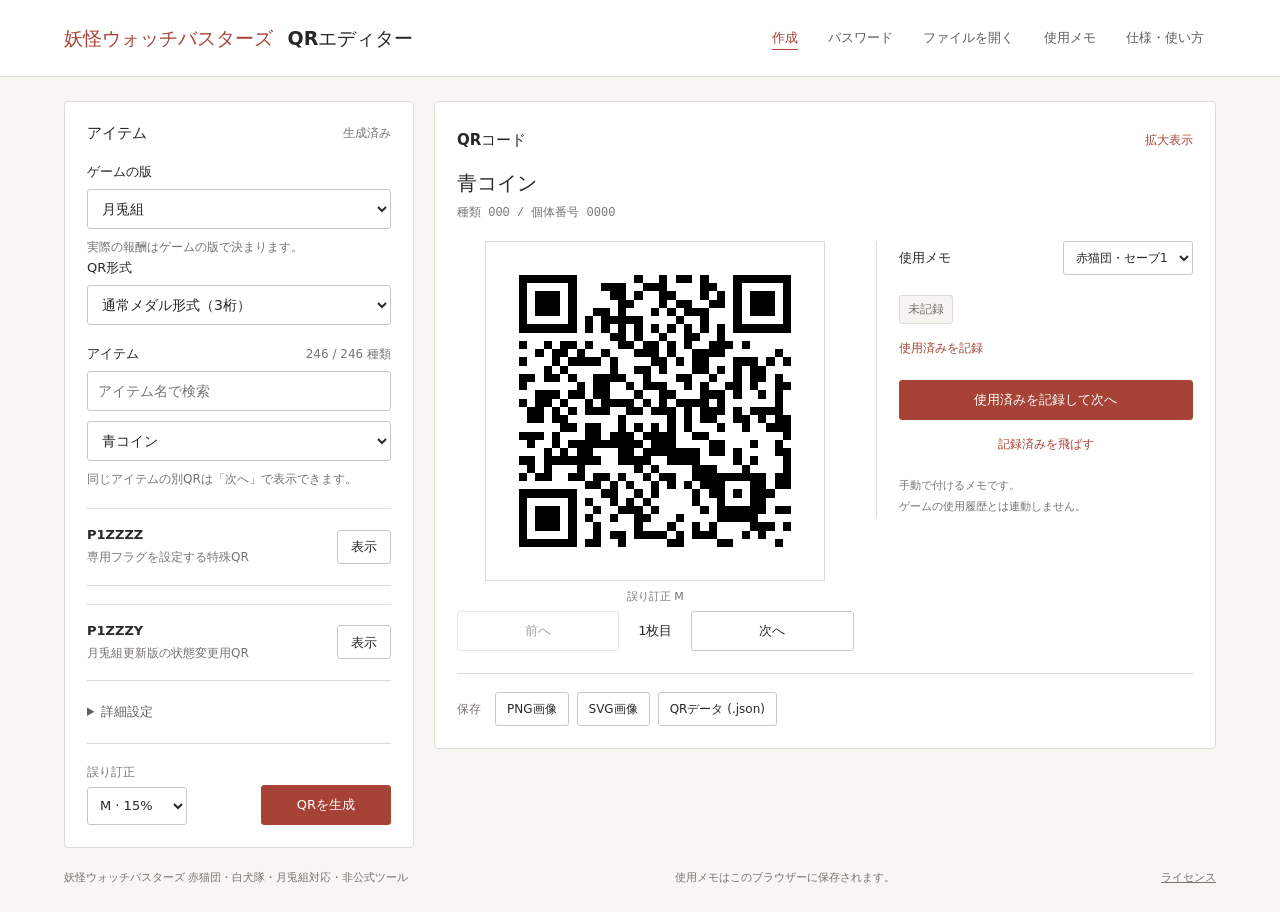
==== busters/index.html @ 0bbe296f "Add Busters QR and password editor with special presets Add ROM-derived tables for Red Cat, White Do" ====
<!doctype html>
<html lang="ja" data-game="busters">
<head>
  <meta charset="utf-8">
  <meta name="viewport" content="width=device-width, initial-scale=1">
  <meta name="theme-color" content="#f7f6f3">
  <title>妖怪ウォッチバスターズ QRエディター</title>
  <link rel="stylesheet" href="./style.css">
  <link rel="stylesheet" href="./public.css">
  <script src="./vendor.js" defer></script>
  <script src="./local-api.js" defer></script>
  <script src="./usage.js" defer></script>
  <script src="./app.js" defer></script>
</head>
<body>
  <header class="site-header">
    <div class="site-header-inner">
      <h1><span class="game-name">妖怪ウォッチバスターズ</span> QRエディター</h1>
      <nav class="site-nav" aria-label="メニュー">
        <button id="nav-editor" class="selected" type="button" aria-pressed="true">作成</button>
        <button id="nav-passwords" type="button" aria-pressed="false">パスワード</button>
        <button id="nav-import" type="button">ファイルを開く</button>
        <button id="nav-history" type="button">使用メモ</button>
        <button id="nav-notes" type="button">仕様・使い方</button>
      </nav>
    </div>
  </header>
  <main>
    <section class="workspace" aria-label="QR編集">
      <div class="editor-column">
        <section class="card editor-card">
          <div class="card-heading"><h2>アイテム</h2><span class="small-label" id="edit-state">新規</span></div>
          <div id="structured-panel">
            <div class="field version-field"><label for="version-select">ゲームの版</label><select id="version-select"><option value="update">月兎組</option><option value="base">白犬隊・本体版</option></select><p class="field-help">実際の報酬はゲームの版で決まります。</p></div><div class="field format-field"><label for="format-select">QR形式</label><select id="format-select" disabled><option>読み込み中…</option></select></div>
            <div class="reward-picker" id="reward-picker" hidden>
              <div class="label-row"><label for="reward-search">アイテム</label><span class="small-label" id="reward-count"></span></div>
              <input id="reward-search" type="search" placeholder="アイテム名で検索" autocomplete="off" aria-label="受け取り内容を検索">
              <select id="reward-select" aria-label="受け取り内容を選択"><option value="">一覧から選択</option></select>
              <p class="field-help">同じアイテムの別QRは「次へ」で表示できます。</p>
            </div>
            <div id="special-presets"><div class="special-picker"><div><strong>P1ZZZZ</strong><p>専用フラグを設定する特殊QR</p></div><button class="button secondary" id="panda-preset" type="button">表示</button></div></div>
            <details class="advanced-settings">
              <summary>詳細設定</summary>
              <div class="advanced-content">
                <p class="field-help" id="format-description"></p>

                <div class="field-divider"></div><div id="dynamic-fields" class="fields-grid"></div>
                <div class="template-note" id="template-note" hidden>読み込んだデータのURL接頭辞を保持します。</div>
              </div>
            </details>
          </div>
          <div class="editor-controls"><div class="ecc-control"><label for="ecc-select">誤り訂正</label><select id="ecc-select"><option value="L">L · 7%</option><option value="M" selected>M · 15%</option><option value="Q">Q · 25%</option><option value="H">H · 30%</option></select></div><button class="button primary" id="generate-button" type="button">QRを生成</button></div>
        </section>
      </div>
      <section class="card preview-card" aria-labelledby="preview-title">
        <div class="card-heading"><h2 id="preview-title">QRコード</h2><button class="text-button" id="open-scan" type="button" disabled>拡大表示</button></div>
        <div class="reward-summary"><strong id="reward-name">アイテムを選択</strong><span id="qr-identity" class="mono"></span></div>
        <div class="preview-layout">
          <div class="qr-view">
            <div class="preview-area" id="preview-area"><div class="empty-preview" id="empty-preview"><strong>QRを準備中</strong><span>アイテムを選ぶか、データを入力してください。</span></div><img id="qr-image" alt="生成したQRコード" hidden></div>
            <div class="preview-caption"><span class="status-dot" id="preview-dot"></span><span id="preview-caption">未生成</span></div>
            <div class="qr-pager" aria-label="QRの切替"><button class="button secondary" id="previous-qr" type="button" disabled>前へ</button><span id="page-number" aria-live="polite">1枚目</span><button class="button secondary" id="next-qr" type="button" disabled>次へ</button></div>
          </div>
          <div class="usage-panel">
            <div class="usage-heading"><label for="usage-profile">使用メモ</label><select id="usage-profile"><option value="save1">セーブ1</option><option value="save2">セーブ2</option></select></div>
            <div class="usage-status"><span id="used-badge" class="used-badge">未記録</span><button class="text-button" id="toggle-used" type="button" disabled>使用済みを記録</button></div>
            <button class="button primary" id="mark-next" type="button" disabled>記録して次へ</button>
            <button class="text-button skip-button" id="next-unrecorded" type="button" disabled>記録済みを飛ばす</button>
            <p>手動で付けるメモです。<br>ゲームの使用履歴とは連動しません。</p>
          </div>
        </div>
        <div id="warnings" class="warnings" hidden></div>
        <div class="export-section"><span class="section-label">保存</span><div class="download-grid"><button class="button secondary" id="download-png" type="button" disabled>PNG画像</button><button class="button secondary" id="download-svg" type="button" disabled>SVG画像</button><button class="button secondary" id="download-project" type="button" disabled>QRデータ (.json)</button></div></div>
      </section>
    </section>
    <section class="card password-card" id="password-section" aria-labelledby="password-title" hidden>
      <div class="card-heading"><h2 id="password-title">パスワード</h2><span class="small-label" id="password-count" role="status" aria-live="polite">読み込み中…</span></div>
      <p class="password-intro">ゲームのパスワード入力画面に、表示された文字列をそのまま入力してください。</p>
      <div id="password-alias-option" class="password-alias-option" hidden><label><input id="password-aliases" type="checkbox">解析パスワードも表示</label><p>配布時の文字列とは異なります。実機での受け取りを確認済みです。同じ報酬枠の再受け取りはできません。</p></div>
      <div class="password-filters">
        <div class="field"><label for="password-search">検索</label><input id="password-search" type="search" placeholder="パスワード・もらえるもの" autocomplete="off"></div>
        <div class="field"><label for="password-reward">もらえるもの</label><select id="password-reward"><option value="">すべて</option></select></div>
        <div class="field"><label for="password-version">ゲームの版</label><select id="password-version"><option value="update">更新版 v3.4.0</option><option value="base">本体版 v0.1.0</option></select></div>
      </div>
      <table class="password-table"><caption class="visually-hidden">パスワードと受け取り内容</caption><thead><tr><th scope="col">パスワード</th><th scope="col">もらえるもの</th><th scope="col"><span class="visually-hidden">コピー</span></th></tr></thead><tbody id="password-list"></tbody></table>
      <p id="password-empty" class="password-empty" hidden>該当するパスワードはありません。</p>
      <details class="password-about"><summary>掲載内容について</summary><p id="password-note"></p><p id="password-sources" hidden></p></details>
    </section>
    <section class="card history-card" id="history-section" hidden>
      <div class="card-heading"><h2>使用メモ</h2><button class="text-button" id="close-history" type="button">閉じる</button></div>
      <p id="history-summary"></p><p class="field-help">ブラウザーを変える場合は、メモを保存して読み込んでください。</p>
      <div class="history-actions"><button class="button secondary" id="download-history" type="button">メモを保存</button><button class="button secondary" id="import-history" type="button">メモを読み込む</button></div>
      <input id="history-file-input" type="file" accept=".json,application/json" class="visually-hidden"><ul id="history-list" class="history-list"></ul>
    </section>
    <section class="card notes-card" id="notes-section" hidden>
      <div class="card-heading"><h2>仕様・使い方</h2><button class="text-button" id="close-notes" type="button">閉じる</button></div>
      <p>アイテムを選ぶとQRが表示されます。「次へ」で個体番号を進められます。読み取ったQRには、セーブごとに使用メモを付けられます。</p>
      <div id="catalog-notes"></div><p class="notes-footnote">QRの認証処理はゲームのコードで確認しています。実機での受け取りは未検証です。</p>
    </section>
    <footer class="page-footer"><span>妖怪ウォッチバスターズ 赤猫団・白犬隊・月兎組対応・非公式ツール</span><span>使用メモはこのブラウザーに保存されます。</span><a href="./vendor-licenses.txt">ライセンス</a></footer>
  </main>
  <div id="status-message" class="status-message" role="status" aria-live="polite" hidden></div>
  <dialog id="scan-dialog" class="scan-dialog"><div class="dialog-heading"><h2 id="scan-title">QRコード</h2><button class="icon-button" id="close-scan" type="button" aria-label="大きいQRを閉じる">×</button></div><img id="scan-image" alt="読み取り用の大きなQRコード"><p id="scan-caption"></p><div class="scan-usage-summary"><span id="scan-usage-profile"></span><span id="scan-used" class="used-badge"></span></div><div class="qr-pager"><button class="button secondary" id="scan-previous" type="button">前へ</button><span id="scan-page"></span><button class="button secondary" id="scan-next" type="button">次へ</button></div><button class="button primary" id="scan-mark-next" type="button">記録して次へ</button></dialog>
  <dialog id="import-dialog"><div class="dialog-heading"><h2>ファイルを開く</h2><button class="icon-button" id="close-import" type="button" aria-label="閉じる">×</button></div><p class="dialog-intro">QR画像、または保存したQRデータを選択してください。</p><label class="drop-zone" id="drop-zone" for="file-input"><strong>ファイルを選択</strong><span>ここにドロップすることもできます</span><small>PNG / JPG / WEBP / JSON</small></label><input id="file-input" type="file" accept="image/png,image/jpeg,image/webp,image/bmp,.json,application/json" class="visually-hidden"><p class="import-error" id="import-error" role="alert" hidden></p><p class="import-privacy">ファイルはブラウザー内で処理します。</p></dialog>
</body>
</html>
---- busters/style.css ----
@charset "UTF-8";
:root {
  --paper: #f7f6f3; --ink: #292826; --muted: #77746e; --line: #dedbd5;
  --accent: #a64236; --accent-dark: #86342b;
  font-family: "Meiryo", "Yu Gothic", system-ui, sans-serif;
  font-size: 14px; font-synthesis: none; color: var(--ink); background: var(--paper);
}
* { box-sizing: border-box; }
body { margin: 0; }
button, input, select, textarea { font: inherit; }
button, select, summary { cursor: pointer; }
button { font-weight: 400; }
button:disabled { opacity: .42; cursor: not-allowed; }
button, a, input, select, textarea, summary { outline-offset: 3px; }
:focus-visible { outline: 2px solid var(--accent); }
[hidden] { display: none !important; }
a { color: inherit; }
h1, h2, p { margin-top: 0; }
h1 { margin-bottom: 0; font-size: 19px; font-weight: 600; line-height: 1.5; white-space: nowrap; }
h2 { margin-bottom: 0; font-size: 15px; font-weight: 600; }
.site-header { background: #fff; border-bottom: 1px solid var(--line); }
.site-header-inner { max-width: 1200px; min-height: 76px; margin: auto; padding: 15px 24px; display: flex; align-items: center; justify-content: space-between; gap: 24px; }
.game-name { color: var(--accent); margin-right: 8px; }
.site-nav { display: flex; gap: 6px; flex-shrink: 0; }
.site-nav button { border: 0; background: none; padding: 10px 12px; font-size: 13px; color: #625f59; }
.site-nav button:hover { color: var(--ink); background: #f5f4f1; }
.site-nav .selected { color: var(--accent); text-decoration: underline; text-underline-offset: 7px; }
main { max-width: 1200px; margin: auto; padding: 24px; }
.workspace { display: grid; grid-template-columns: minmax(290px, 350px) minmax(0, 1fr); gap: 20px; align-items: start; }
.editor-column { display: grid; gap: 14px; min-width: 0; }
.card { background: #fff; border: 1px solid var(--line); border-radius: 4px; min-width: 0; }
.editor-card, .preview-card, .history-card, .notes-card, .password-card { padding: 22px; }
.card-heading { display: flex; align-items: center; justify-content: space-between; gap: 12px; margin-bottom: 20px; }
.small-label { color: var(--muted); font-size: 12px; white-space: nowrap; }
.reward-summary strong { overflow-wrap: anywhere; }
.mode-tabs { display: flex; margin-bottom: 20px; border-bottom: 1px solid var(--line); }
.mode-tab { border: 0; border-bottom: 2px solid transparent; color: var(--muted); background: none; flex: 1; padding: 0 3px 12px; font-size: 13px; }
.mode-tab.active { border-bottom-color: var(--accent); color: var(--ink); }
.mode-tab:hover { color: var(--ink); }
.field { min-width: 0; }
.field label, .reward-picker label { display: block; margin-bottom: 8px; font-size: 13px; }
.field input, .field select, .field textarea, .reward-picker input, .reward-picker select, .ecc-control select, .usage-heading select { width: 100%; border: 1px solid #ccc8c0; border-radius: 3px; background: #fff; color: var(--ink); min-height: 40px; padding: 9px 10px; }
.field input:focus, .field select:focus, .field textarea:focus, .reward-picker input:focus, .reward-picker select:focus, .ecc-control select:focus { border-color: var(--accent); }
.field input:disabled { background: var(--paper); color: var(--muted); }
.field-help { margin: 8px 0 0; font-size: 12px; line-height: 1.8; color: var(--muted); overflow-wrap: anywhere; }
.label-row { display: flex; justify-content: space-between; align-items: baseline; gap: 10px; }
.reward-picker { margin-top: 20px; }
.reward-picker select { margin-top: 10px; }
.special-picker { display: flex; align-items: center; justify-content: space-between; gap: 12px; padding: 17px 0; margin-top: 18px; border-top: 1px solid var(--line); border-bottom: 1px solid var(--line); }
.special-picker strong { font-size: 13px; font-weight: 600; }
.special-picker p { margin: 5px 0 0; color: var(--muted); font-size: 12px; line-height: 1.7; }
.special-picker .button { min-height: 34px; padding: 6px 13px; flex-shrink: 0; }
.advanced-settings { margin-top: 18px; }
.advanced-settings > summary { padding: 4px 0; font-size: 13px; color: #625f59; }
.advanced-content { margin-top: 14px; }
.advanced-content > .field-help { margin-bottom: 18px; }
.version-field { margin-top: 16px; }
.field-divider { height: 1px; background: var(--line); margin: 20px 0; }
.fields-grid { display: grid; grid-template-columns: repeat(2, minmax(0, 1fr)); gap: 18px 12px; }
.field-wide { grid-column: 1 / -1; }
.serial-controls { display: flex; flex-wrap: wrap; gap: 6px; margin-top: 8px; }
.serial-controls button { border: 1px solid var(--line); background: var(--paper); border-radius: 3px; padding: 5px 8px; font-size: 12px; color: #625f59; }
.serial-controls button:hover { background: #edeae4; }
.template-note { margin-top: 18px; font-size: 12px; line-height: 1.7; color: var(--muted); }
.editor-controls { display: flex; align-items: flex-end; justify-content: space-between; gap: 14px; padding-top: 20px; margin-top: 18px; border-top: 1px solid var(--line); }
.ecc-control label { display: block; font-size: 12px; color: var(--muted); margin-bottom: 6px; }
.ecc-control select { width: 100px; min-height: 38px; padding: 8px; font-size: 13px; }
.button { display: inline-flex; justify-content: center; align-items: center; min-height: 40px; padding: 9px 14px; border: 1px solid #ccc8c0; border-radius: 3px; font-size: 13px; line-height: 1.5; }
.primary { background: var(--accent); color: #fff; border-color: var(--accent); }
.primary:hover:not(:disabled) { background: var(--accent-dark); border-color: var(--accent-dark); }
.secondary { background: #fff; color: var(--ink); }
.secondary:hover:not(:disabled) { background: #f2f0eb; border-color: #a6a198; }
.editor-controls > .button { min-width: 130px; }
.text-button { border: 0; background: none; color: var(--accent); padding: 6px 0; min-height: 32px; font-size: 12px; line-height: 1.5; }
.text-button:hover:not(:disabled) { text-decoration: underline; text-underline-offset: 3px; }
.compact { margin-top: 14px; }
.mono { font-family: "Cascadia Code", "Consolas", monospace; }
.hex-input { min-height: 220px !important; resize: vertical; font-size: 13px; line-height: 1.8; }
.payload-card > summary { font-size: 13px; color: #625f59; padding: 16px 20px; }
.payload-content { padding: 0 20px 16px; }
.payload-stats { display: flex; justify-content: space-between; align-items: center; margin-bottom: 8px; }
.payload-stats strong { font-size: 12px; font-weight: 400; color: var(--muted); }
#hex-preview { white-space: pre-wrap; overflow-wrap: anywhere; max-height: 220px; overflow: auto; background: var(--paper); padding: 12px; border: 1px solid var(--line); margin: 0 0 14px; font-size: 12px; line-height: 1.9; }
.data-details { border-top: 1px solid var(--line); padding-top: 12px; }
.data-details summary { font-size: 12px; color: var(--muted); }
#result-details { white-space: pre-wrap; overflow-wrap: anywhere; max-height: 260px; overflow: auto; font-size: 12px; line-height: 1.8; padding-top: 12px; }
.notes-card, .history-card { margin-top: 20px; scroll-margin-top: 20px; }
.notes-card > p, #catalog-notes { font-size: 13px; line-height: 1.9; }
#catalog-notes ul { padding-left: 20px; }
#catalog-notes li { margin: 8px 0; }
.notes-footnote { margin: 18px 0 0; padding-top: 16px; border-top: 1px solid var(--line); color: var(--muted); }
.password-intro { font-size: 13px; line-height: 1.9; color: #625f59; }
.password-filters { display: grid; grid-template-columns: minmax(220px, 1.5fr) minmax(160px, 1fr) minmax(160px, 1fr); gap: 16px; margin: 24px 0; }
.password-table { width: 100%; border-collapse: collapse; font-size: 13px; }
.password-table th { text-align: left; font-weight: 400; color: var(--muted); padding: 0 12px 12px 0; }
.password-table td { border-top: 1px solid var(--line); padding: 12px 12px 12px 0; line-height: 1.8; overflow-wrap: anywhere; }
.password-table .password-value { width: 48%; font-size: 15px; font-weight: 600; user-select: all; }
.password-table .password-action { width: 64px; padding-right: 0; text-align: right; }
.password-empty { text-align: center; font-size: 13px; color: var(--muted); padding: 32px 0; }
.password-about { margin-top: 22px; border-top: 1px solid var(--line); padding-top: 18px; font-size: 12px; color: var(--muted); line-height: 1.9; }
.password-about p { margin: 12px 0 0; }
.password-alias-option { margin-top: 18px; font-size: 13px; }
.password-alias-option label { display: inline-flex; align-items: center; gap: 7px; cursor: pointer; }
.password-alias-option input { accent-color: var(--accent); }
.password-alias-option p { font-size: 12px; line-height: 1.8; color: var(--muted); margin: 8px 0 0; }
.password-kind { display: inline-block; font-size: 10px; font-weight: 400; color: var(--muted); margin-left: 10px; white-space: nowrap; }
#version-select { max-width: 100%; }
html[data-game="yw3"] .format-field { margin-top: 20px; }
.page-footer { display: flex; justify-content: space-between; gap: 14px; padding: 20px 0 0; color: var(--muted); font-size: 11px; line-height: 1.8; }
.status-message { position: fixed; z-index: 30; bottom: 20px; left: 50%; transform: translateX(-50%); max-width: calc(100vw - 32px); border: 1px solid #3c3933; background: #3c3933; color: #fff; border-radius: 4px; padding: 12px 18px; font-size: 13px; line-height: 1.8; }
.status-message.error { background: #8b3b32; border-color: #8b3b32; }
dialog { width: min(500px, calc(100vw - 32px)); max-height: calc(100dvh - 32px); overflow: auto; border: 1px solid #bcb7ae; border-radius: 4px; padding: 24px; color: var(--ink); background: #fff; }
dialog::backdrop { background: #25221d88; }
.dialog-heading { display: flex; align-items: center; justify-content: space-between; gap: 12px; }
.dialog-heading h2 { font-size: 17px; }
.icon-button { width: 36px; height: 36px; border: 1px solid var(--line); border-radius: 3px; color: #625f59; background: #fff; font-size: 24px; line-height: 1; flex-shrink: 0; }
.icon-button:hover { background: var(--paper); }
.dialog-intro { margin: 20px 0; font-size: 13px; line-height: 1.9; color: var(--muted); }
.drop-zone { display: flex; flex-direction: column; align-items: center; justify-content: center; gap: 10px; min-height: 180px; padding: 24px; border: 1px dashed #b5aea3; background: var(--paper); cursor: pointer; text-align: center; }
.drop-zone:hover, .drop-zone.dragover { border-color: var(--accent); background: #f5eeeb; }
.drop-zone strong { font-size: 15px; font-weight: 600; }
.drop-zone span { color: var(--muted); font-size: 12px; }
.drop-zone small { color: var(--muted); font-size: 11px; margin-top: 10px; }
.import-privacy { margin: 18px 0 0; text-align: center; font-size: 12px; color: var(--muted); }
.import-error, .field-error { font-size: 13px; line-height: 1.8; color: #9a3c2f; background: #fff2ee; padding: 10px; }
.visually-hidden { position: absolute; width: 1px; height: 1px; padding: 0; margin: -1px; overflow: hidden; clip: rect(0,0,0,0); white-space: nowrap; border: 0; }
@media (max-width: 800px) {
  .site-header-inner { flex-wrap: wrap; gap: 10px; padding: 14px 20px 8px; }
  .site-nav { margin-left: -10px; }
  main { padding: 20px; }
  .workspace { grid-template-columns: minmax(265px, .85fr) minmax(0, 1fr); gap: 16px; }
  .editor-card, .preview-card { padding: 18px; }
}
@media (max-width: 640px) {
  .site-header-inner { padding: 15px 16px 6px; }
  h1 { font-size: 17px; }
  .game-name { margin-right: 5px; }
  .site-nav { width: calc(100% + 10px); justify-content: space-between; gap: 0; }
  .site-nav button { padding: 10px 6px; font-size: 11px; }
  main { padding: 16px; }
  .workspace { display: flex; flex-direction: column; gap: 16px; }
  .editor-column, .preview-card { width: 100%; }
  .editor-card, .preview-card, .history-card, .notes-card, .password-card { padding: 20px; }
  .password-filters { grid-template-columns: minmax(0, 1fr); gap: 14px; }
  .password-table, .password-table tbody { display: block; }
  .password-table thead { position: absolute; width: 1px; height: 1px; overflow: hidden; clip-path: inset(50%); }
  .password-table tr { display: grid; grid-template-columns: minmax(0, 1fr) 52px; border-top: 1px solid var(--line); padding: 12px 0; }
  .password-table td { border: 0; padding: 0; }
  .password-table .password-value { width: auto; padding-right: 8px; }
  .password-table .password-item { grid-column: 1; font-size: 12px; color: var(--muted); margin-top: 3px; }
  .password-table .password-action { grid-column: 2; grid-row: 1 / 3; width: auto; align-self: center; }
  .page-footer { flex-direction: column; gap: 3px; }
}
@media (prefers-reduced-motion: reduce) { * { scroll-behavior: auto !important; transition: none !important; } }
---- busters/public.css ----
.preview-card { position: sticky; top: 20px; }
.preview-card .card-heading { margin-bottom: 12px; }
.reward-summary { display: flex; flex-direction: column; gap: 6px; margin-bottom: 20px; }
.reward-summary strong { font-size: 20px; line-height: 1.5; font-weight: 600; }
.reward-summary span { font-size: 12px; color: var(--muted); }
.preview-layout { display: grid; grid-template-columns: minmax(220px, 1fr) minmax(185px, .8fr); gap: 22px; align-items: start; }
.qr-view { min-width: 0; }
.preview-area { width: 100%; max-width: 340px; margin: 0 auto; aspect-ratio: 1; display: grid; place-items: center; background: #fff; border: 1px solid var(--line); padding: 0; }
.preview-area img { width: 100%; height: 100%; object-fit: contain; image-rendering: pixelated; background: #fff; }
.empty-preview { display: flex; flex-direction: column; align-items: center; gap: 12px; padding: 20px; text-align: center; color: var(--muted); }
.empty-preview strong { font-size: 14px; font-weight: 400; }
.empty-preview span { font-size: 12px; line-height: 1.8; }
.preview-caption { min-height: 30px; display: flex; justify-content: center; align-items: center; font-size: 11px; color: var(--muted); }
.status-dot { display: none; }
.qr-pager { display: grid; grid-template-columns: 1fr auto 1fr; gap: 12px; align-items: center; }
.qr-pager .button { padding: 8px 10px; min-width: 0; }
.qr-pager > span { font-size: 13px; min-width: 48px; text-align: center; font-variant-numeric: tabular-nums; }
.usage-panel { border-left: 1px solid var(--line); padding-left: 22px; min-width: 0; }
.usage-heading { display: flex; justify-content: space-between; align-items: center; gap: 12px; }
.usage-heading label { font-size: 13px; }
.usage-heading select { width: auto; min-height: 34px; padding: 6px 8px; font-size: 12px; }
.usage-status { display: flex; flex-direction: column; align-items: flex-start; gap: 8px; margin: 20px 0 16px; }
.used-badge { display: inline-block; padding: 5px 8px; border: 1px solid var(--line); border-radius: 3px; background: #f5f4f1; color: #77716a; font-size: 12px; }
.used-badge.recorded { border-color: #bacbb9; color: #466342; background: #eff5ec; }
.usage-panel > .primary, #scan-mark-next { width: 100%; }
.skip-button { display: block; margin: 8px auto 0; }
.usage-panel > p { margin: 16px 0 0; color: var(--muted); font-size: 11px; line-height: 1.9; }
.warnings { border-left: 2px solid #baa275; background: #faf7ef; padding: 10px 12px; margin-top: 18px; font-size: 12px; color: #7f6948; line-height: 1.8; overflow-wrap: anywhere; }
.warnings p { margin: 0; }
.warnings p + p { margin-top: 5px; }
.export-section { display: flex; align-items: center; gap: 14px; margin-top: 22px; padding-top: 18px; border-top: 1px solid var(--line); }
.section-label { flex-shrink: 0; font-size: 12px; color: var(--muted); }
.download-grid { display: flex; flex-wrap: wrap; gap: 8px; }
.download-grid .button { min-height: 34px; padding: 6px 11px; font-size: 12px; }
.loading .preview-area { opacity: .55; }
.history-card > p { font-size: 13px; line-height: 1.8; }
.history-actions { display: flex; flex-wrap: wrap; gap: 10px; margin: 16px 0; }
.history-list { list-style: none; padding: 0; margin: 18px 0 0; }
.history-list li { display: flex; align-items: baseline; flex-wrap: wrap; gap: 12px; padding: 12px 0; border-top: 1px solid var(--line); font-size: 13px; }
.history-list strong { font-weight: 600; flex: 1; min-width: 150px; }
.history-list span, .history-list time { font-size: 12px; color: var(--muted); }
.scan-dialog { width: min(680px, calc(100vw - 24px)); max-width: 680px; max-height: calc(100dvh - 24px); }
.scan-dialog > img { display: block; width: min(100%, 490px); height: auto; margin: 18px auto; image-rendering: pixelated; background: #fff; }
.scan-dialog > p { text-align: center; font-size: 12px; color: var(--muted); }
.scan-usage-summary { display: flex; align-items: center; justify-content: center; gap: 12px; font-size: 13px; margin-bottom: 16px; }
.scan-dialog .qr-pager { margin-bottom: 16px; }
@media (max-width: 1080px) {
  .preview-layout { grid-template-columns: 1fr; gap: 20px; }
  .qr-view { width: min(100%, 330px); margin: auto; }
  .usage-panel { border-left: 0; border-top: 1px solid var(--line); padding: 16px 0 0; }
  .usage-status { flex-direction: row; justify-content: space-between; align-items: center; margin: 14px 0; }
  .usage-panel > p { margin-top: 10px; }
  .usage-panel > p br { display: none; }
}
@media (max-width: 640px) {
  .preview-card { position: static; }
  .preview-layout { gap: 18px; }
  .qr-view { width: min(100%, 350px); }
  .export-section { align-items: flex-start; }
  .section-label { padding-top: 7px; }
  .scan-dialog { padding: 18px; }
}
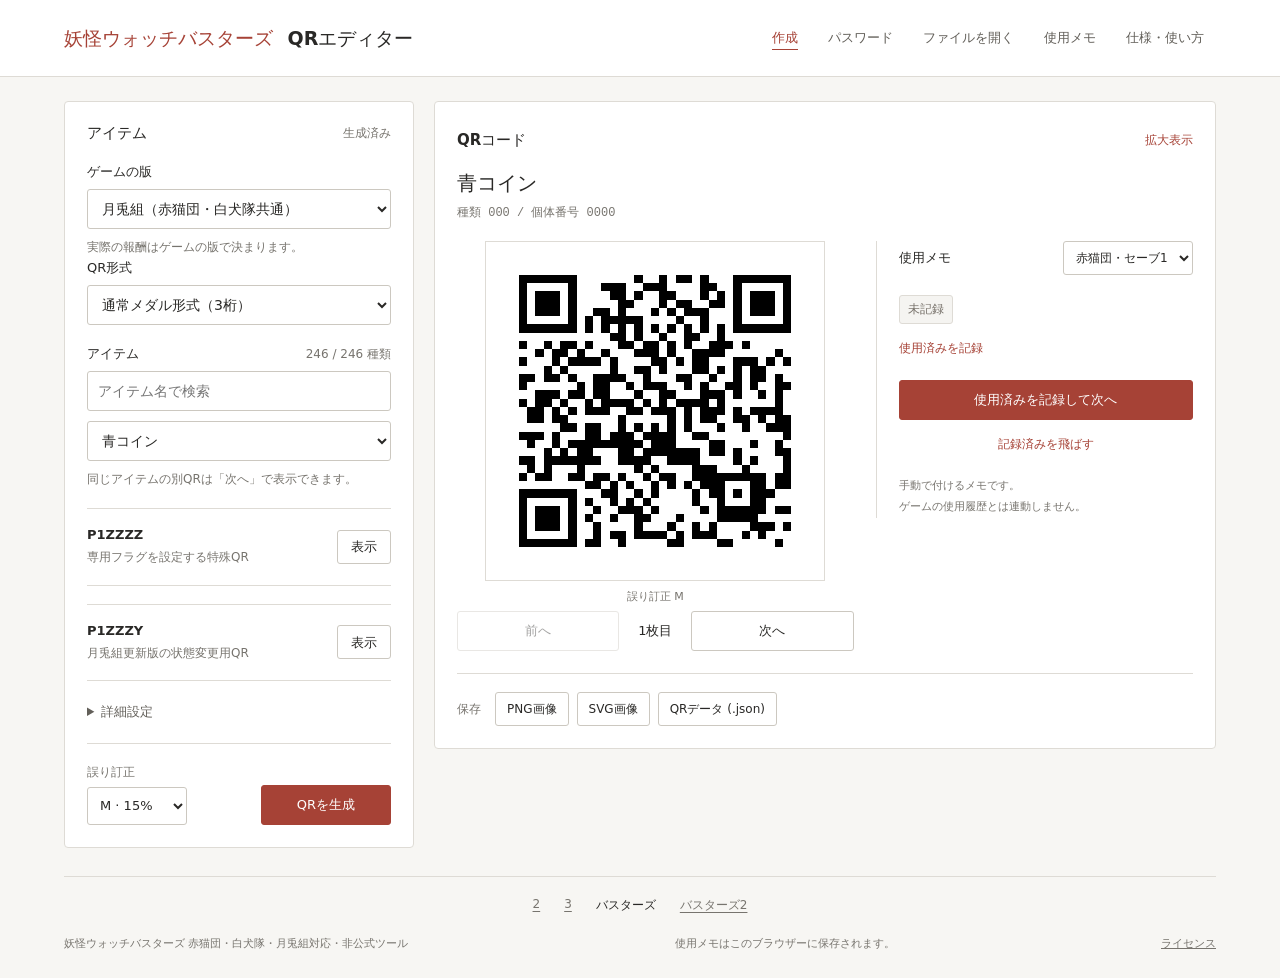
==== commit 04d7c978: "Add Busters 2 QR and password editor" ====
--- a/busters/index.html
+++ b/busters/index.html
@@ -97,6 +97,7 @@
       <p>アイテムを選ぶとQRが表示されます。「次へ」で個体番号を進められます。読み取ったQRには、セーブごとに使用メモを付けられます。</p>
       <div id="catalog-notes"></div><p class="notes-footnote">QRの認証処理はゲームのコードで確認しています。実機での受け取りは未検証です。</p>
     </section>
+    <nav class="game-nav" aria-label="作品"><a href="../">2</a><a href="../yw3/">3</a><a href="../busters/" aria-current="page">バスターズ</a><a href="../busters2/">バスターズ2</a></nav>
     <footer class="page-footer"><span>妖怪ウォッチバスターズ 赤猫団・白犬隊・月兎組対応・非公式ツール</span><span>使用メモはこのブラウザーに保存されます。</span><a href="./vendor-licenses.txt">ライセンス</a></footer>
   </main>
   <div id="status-message" class="status-message" role="status" aria-live="polite" hidden></div>
--- a/busters/style.css
+++ b/busters/style.css
@@ -107,6 +107,9 @@
 #version-select { max-width: 100%; }
 html[data-game="yw3"] .format-field { margin-top: 20px; }
 .page-footer { display: flex; justify-content: space-between; gap: 14px; padding: 20px 0 0; color: var(--muted); font-size: 11px; line-height: 1.8; }
+.game-nav { display: flex; justify-content: center; flex-wrap: wrap; gap: 12px 24px; margin-top: 28px; padding-top: 20px; border-top: 1px solid var(--line); font-size: 12px; }
+.game-nav a { color: var(--muted); text-underline-offset: 3px; }
+.game-nav a[aria-current="page"] { color: var(--ink); text-decoration: none; }
 .status-message { position: fixed; z-index: 30; bottom: 20px; left: 50%; transform: translateX(-50%); max-width: calc(100vw - 32px); border: 1px solid #3c3933; background: #3c3933; color: #fff; border-radius: 4px; padding: 12px 18px; font-size: 13px; line-height: 1.8; }
 .status-message.error { background: #8b3b32; border-color: #8b3b32; }
 dialog { width: min(500px, calc(100vw - 32px)); max-height: calc(100dvh - 32px); overflow: auto; border: 1px solid #bcb7ae; border-radius: 4px; padding: 24px; color: var(--ink); background: #fff; }
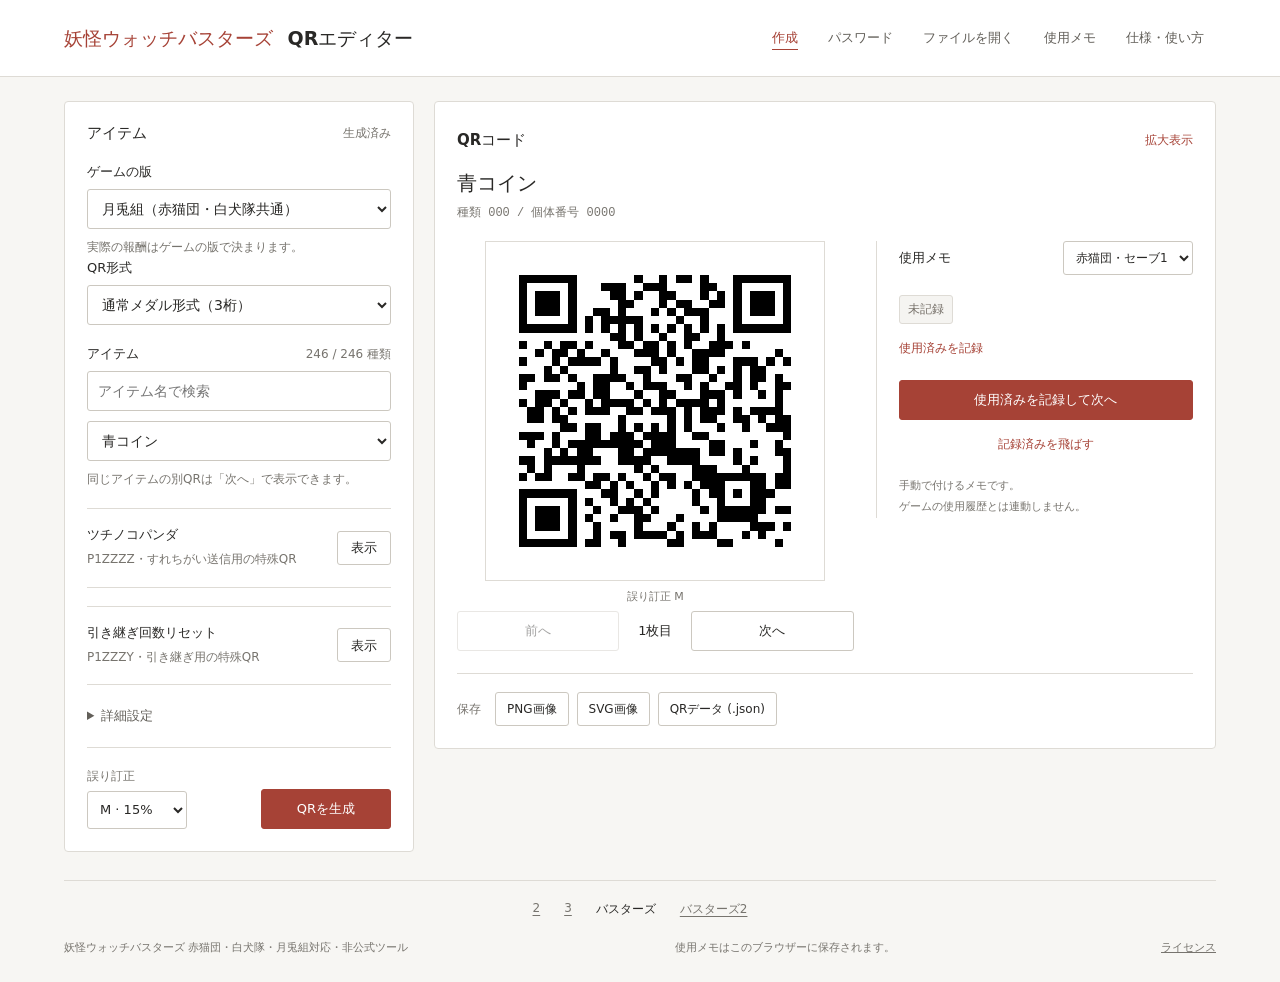
==== commit 100b294b: "Unify special QR display labels across editors" ====
--- a/busters/index.html
+++ b/busters/index.html
@@ -38,7 +38,7 @@
               <select id="reward-select" aria-label="受け取り内容を選択"><option value="">一覧から選択</option></select>
               <p class="field-help">同じアイテムの別QRは「次へ」で表示できます。</p>
             </div>
-            <div id="special-presets"><div class="special-picker"><div><strong>P1ZZZZ</strong><p>専用フラグを設定する特殊QR</p></div><button class="button secondary" id="panda-preset" type="button">表示</button></div></div>
+            <div id="special-presets"><div class="special-picker"><div><strong>ツチノコパンダ</strong><p>P1ZZZZ・すれちがい送信用の特殊QR</p></div><button class="button secondary" id="panda-preset" type="button">表示</button></div></div>
             <details class="advanced-settings">
               <summary>詳細設定</summary>
               <div class="advanced-content">
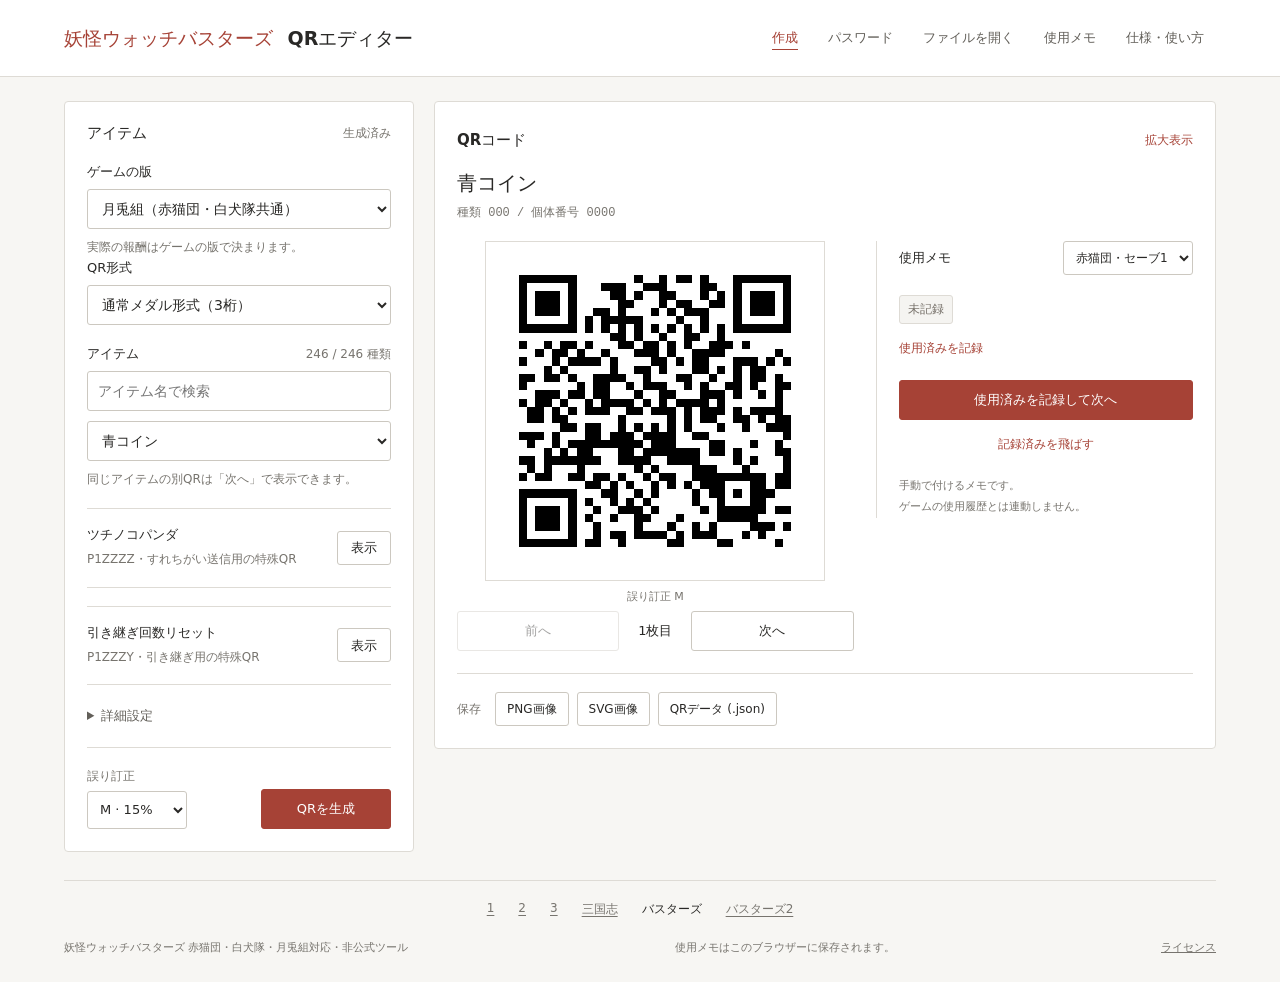
==== commit 9f657e42: "Add Yo-kai Sangokushi QR editor and ROM-derived passwords" ====
--- a/busters/index.html
+++ b/busters/index.html
@@ -8,9 +8,9 @@
   <link rel="stylesheet" href="./style.css">
   <link rel="stylesheet" href="./public.css">
   <script src="./vendor.js" defer></script>
-  <script src="./local-api.js" defer></script>
-  <script src="./usage.js" defer></script>
-  <script src="./app.js" defer></script>
+  <script src="./local-api.js?v=20261005-3" defer></script>
+  <script src="./usage.js?v=20261005-3" defer></script>
+  <script src="./app.js?v=20261005-3" defer></script>
 </head>
 <body>
   <header class="site-header">
@@ -97,7 +97,7 @@
       <p>アイテムを選ぶとQRが表示されます。「次へ」で個体番号を進められます。読み取ったQRには、セーブごとに使用メモを付けられます。</p>
       <div id="catalog-notes"></div><p class="notes-footnote">QRの認証処理はゲームのコードで確認しています。実機での受け取りは未検証です。</p>
     </section>
-    <nav class="game-nav" aria-label="作品"><a href="../">2</a><a href="../yw3/">3</a><a href="../busters/" aria-current="page">バスターズ</a><a href="../busters2/">バスターズ2</a></nav>
+    <nav class="game-nav" aria-label="作品"><a href="../yw1/">1</a><a href="../">2</a><a href="../yw3/">3</a><a href="../sangokushi/">三国志</a><a href="../busters/" aria-current="page">バスターズ</a><a href="../busters2/">バスターズ2</a></nav>
     <footer class="page-footer"><span>妖怪ウォッチバスターズ 赤猫団・白犬隊・月兎組対応・非公式ツール</span><span>使用メモはこのブラウザーに保存されます。</span><a href="./vendor-licenses.txt">ライセンス</a></footer>
   </main>
   <div id="status-message" class="status-message" role="status" aria-live="polite" hidden></div>
